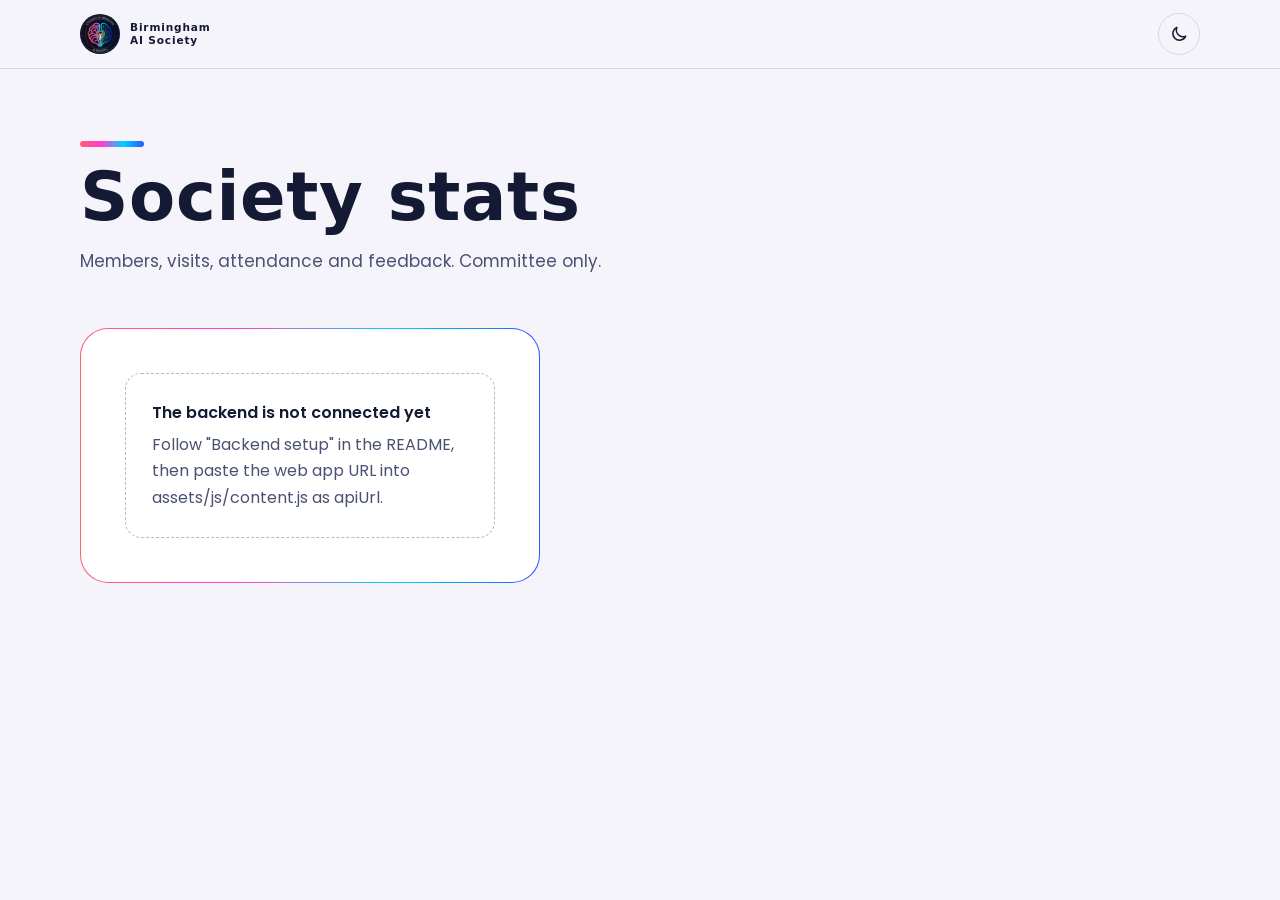
==== stats.html @ d0a24ad9 "Add committee stats dashboard stats.html (not indexed) unlocks with the committee passcode and shows" ====
<!doctype html>
<html lang="en-GB" data-theme="dark">
<head>
<meta charset="utf-8">
<meta name="viewport" content="width=device-width, initial-scale=1, viewport-fit=cover">
<meta name="robots" content="noindex, nofollow">
<title>Society Stats | Birmingham AI Society</title>
<link rel="icon" href="assets/img/logo-mark.jpg">
<script>
(function () {
  var d = document.documentElement, s = {};
  try { s = JSON.parse(localStorage.getItem("ais-prefs") || "{}"); } catch (e) {}
  var t = s.theme || "system";
  if (t === "system") t = window.matchMedia && matchMedia("(prefers-color-scheme: light)").matches ? "light" : "dark";
  d.dataset.theme = t;
  if (s.font) d.dataset.font = s.font;
  if (s.size) d.dataset.size = s.size;
  if (s.contrast) d.dataset.contrast = "high";
  if (s.calm) d.dataset.calm = "on";
})();
</script>
<link rel="preconnect" href="https://fonts.googleapis.com">
<link rel="preconnect" href="https://fonts.gstatic.com" crossorigin>
<link rel="stylesheet" href="https://fonts.googleapis.com/css2?family=Fraunces:ital,opsz,wght@1,9..144,400&family=Lexend:wght@400;600&family=Poppins:wght@400;500;600&family=Syncopate:wght@700&display=swap">
<link rel="stylesheet" href="assets/css/site.css">
<link rel="stylesheet" href="assets/css/stats.css">
</head>
<body>
<header class="top">
  <div class="top-in">
    <a class="brand" href="./">
      <img src="assets/img/logo-mark.jpg" alt="" width="40" height="40">
      <span>Birmingham<br>AI Society</span>
    </a>
    <div style="flex:1"></div>
    <div class="tools">
      <button class="btn btn-plain btn-small" id="refresh" type="button" hidden>Refresh</button>
      <button class="btn btn-plain btn-small" id="signout" type="button" hidden>Lock</button>
      <button class="icon-btn" id="theme-btn" type="button" aria-label="Switch to light mode">
        <svg class="i-sun" viewBox="0 0 24 24" aria-hidden="true"><circle cx="12" cy="12" r="4.2"/><path d="M12 2.5v2.2M12 19.3v2.2M2.5 12h2.2M19.3 12h2.2M5.3 5.3l1.6 1.6M17.1 17.1l1.6 1.6M5.3 18.7l1.6-1.6M17.1 6.9l1.6-1.6"/></svg>
        <svg class="i-moon" viewBox="0 0 24 24" aria-hidden="true"><path d="M20 14.5A8 8 0 0 1 9.5 4a8 8 0 1 0 10.5 10.5z"/></svg>
      </button>
    </div>
  </div>
</header>

<main id="main" class="view">
  <div class="wrap">
    <header class="vh">
      <div class="vh-ring" aria-hidden="true"></div>
      <h1 class="vh-title">Society stats</h1>
      <p class="vh-lede" id="lede">Members, visits, attendance and feedback. Committee only.</p>
    </header>

    <form id="gate" class="ring gate" novalidate>
      <div class="field"><label for="key">Committee passcode</label><input id="key" type="password" autocomplete="current-password" required></div>
      <div class="msg" id="gate-msg" role="alert" hidden></div>
      <div><button class="btn" type="submit" id="gate-btn">Open stats</button></div>
    </form>

    <div id="dash" hidden></div>
  </div>
</main>

<div class="tip" id="tip" role="tooltip" hidden></div>
<script src="assets/js/content.js"></script>
<script src="assets/js/stats.js"></script>
</body>
</html>
---- assets/css/site.css ----
/* Birmingham AI Society
   Layout concept: the logo's double ring is the navigation. One view at a time,
   each opening with its title set large; quiet surfaces everywhere else. */

@font-face { font-family: "OpenDyslexic"; src: url("../fonts/opendyslexic-latin-400-normal.woff2") format("woff2"); font-weight: 400; font-display: swap; }
@font-face { font-family: "OpenDyslexic"; src: url("../fonts/opendyslexic-latin-700-normal.woff2") format("woff2"); font-weight: 600 700; font-display: swap; }
/* The society's own fonts are used when installed on the device. Send the font files to self-host them. */
@font-face { font-family: "Bicubik"; src: local("Bicubik"); font-display: swap; }
@font-face { font-family: "Larken"; src: local("Larken"); font-display: swap; }

/* ---------- Tokens ---------- */
:root {
  /* brand, from the logo */
  --coral: #ff5f6d;
  --magenta: #ff3fcf;
  --cyan: #00d0ff;
  --blue: #2f55ff;
  --cream: #ffdfb5;

  /* dark theme (default) */
  --bg: #0a1020;
  --surface: #0f1830;
  --surface-2: #162142;
  --fg: #ffdfb5;
  --fg-2: #c9b79d;
  --fg-on-accent: #0a1020;
  --line: rgba(255, 223, 181, 0.15);
  --line-strong: rgba(255, 223, 181, 0.32);
  --link: #6fe0ff;
  --tag: #8fe8ff;
  --warm: #ffc57a;
  --ok: #6fe0ff;
  --err: #ff98a2;
  --hl: rgba(255, 63, 207, 0.22);
  --glow-a: rgba(255, 63, 207, 0.24);
  --glow-b: rgba(0, 208, 255, 0.22);

  --grad: linear-gradient(90deg, var(--coral), var(--magenta) 34%, var(--cyan) 68%, var(--blue));
  --grad-btn: linear-gradient(90deg, var(--coral), var(--magenta) 50%, var(--cyan));
  --grad-soft: linear-gradient(120deg, rgba(255, 63, 207, 0.16), rgba(47, 85, 255, 0.2));

  --f-display: "Bicubik", "Syncopate", "Arial Black", system-ui, sans-serif;
  --f-serif: "Larken", "Fraunces", Georgia, serif;
  --f-body: "Poppins", system-ui, -apple-system, "Segoe UI", sans-serif;

  --r-s: 10px;
  --r-m: 16px;
  --r-l: 28px;
  --gutter: max(16px, env(safe-area-inset-left, 0px));
  --gutter-r: max(16px, env(safe-area-inset-right, 0px));
  --max: 1120px;
  --ease: cubic-bezier(.2, .7, .2, 1);
  --nl: 0;
  color-scheme: dark;
}

:root[data-theme="light"] {
  --bg: #f6f4fb;
  --surface: #ffffff;
  --surface-2: #ece8f6;
  --fg: #141a33;
  --fg-2: #4b5172;
  --fg-on-accent: #10142a;
  --line: rgba(20, 26, 51, 0.13);
  --line-strong: rgba(20, 26, 51, 0.3);
  --link: #1f3fd1;
  --tag: #0067a3;
  --warm: #9a4b00;
  --ok: #0067a3;
  --err: #b4122e;
  --hl: rgba(181, 23, 158, 0.16);
  --glow-a: rgba(255, 63, 207, 0.16);
  --glow-b: rgba(0, 208, 255, 0.16);
  --grad-soft: linear-gradient(120deg, rgba(255, 63, 207, 0.1), rgba(47, 85, 255, 0.12));
  color-scheme: light;
}

/* High contrast: solid colours, no gradients behind text */
:root[data-contrast="high"] {
  --bg: #000;
  --surface: #000;
  --surface-2: #111;
  --fg: #fff;
  --fg-2: #fff;
  --fg-on-accent: #000;
  --line: #fff;
  --line-strong: #fff;
  --link: #7fe9ff;
  --tag: #7fe9ff;
  --warm: #ffd27f;
  --grad: linear-gradient(#7fe9ff, #7fe9ff);
  --grad-btn: linear-gradient(#ffd27f, #ffd27f);
  --grad-soft: none;
  --glow-a: transparent;
  --glow-b: transparent;
  --hl: #333;
}
:root[data-contrast="high"][data-theme="light"] {
  --bg: #fff;
  --surface: #fff;
  --surface-2: #f0f0f0;
  --fg: #000;
  --fg-2: #000;
  --fg-on-accent: #fff;
  --line: #000;
  --line-strong: #000;
  --link: #0000c8;
  --tag: #0000c8;
  --warm: #6a2c00;
  --grad: linear-gradient(#0000c8, #0000c8);
  --grad-btn: linear-gradient(#000, #000);
  --hl: #ffe55c;
}

/* Reading fonts */
:root[data-font="lexend"] { --f-body: "Lexend", system-ui, sans-serif; --f-display: "Lexend", system-ui, sans-serif; --f-serif: "Lexend", system-ui, sans-serif; }
:root[data-font="dyslexic"] { --f-body: "OpenDyslexic", "Lexend", sans-serif; --f-display: "OpenDyslexic", "Lexend", sans-serif; --f-serif: "OpenDyslexic", "Lexend", sans-serif; }

/* Text size */
:root[data-size="115"] { font-size: 115%; }
:root[data-size="130"] { font-size: 130%; }

/* ---------- Base ---------- */
*, *::before, *::after { box-sizing: border-box; }
html { -webkit-text-size-adjust: 100%; }
body {
  margin: 0;
  background: var(--bg);
  color: var(--fg);
  font-family: var(--f-body);
  font-size: 1rem;
  line-height: 1.65;
  min-height: 100vh;
  display: flex;
  flex-direction: column;
  overflow-x: hidden;
}
:root[data-spacing="wide"] main, :root[data-spacing="wide"] .foot { line-height: 1.95; letter-spacing: 0.02em; word-spacing: 0.08em; }
:root[data-spacing="wide"] main p, :root[data-spacing="wide"] main li { max-width: 60ch; }
:root[data-font="dyslexic"] .nav a, :root[data-font="lexend"] .nav a { padding: 0 10px; font-size: 0.8rem; }

img { max-width: 100%; display: block; }
a { color: var(--link); text-underline-offset: 3px; }
h1, h2, h3, h4 { margin: 0; text-wrap: balance; font-weight: 600; }
p { margin: 0; }
ul, ol { margin: 0; padding: 0; }
:focus-visible { outline: 3px solid var(--link); outline-offset: 3px; border-radius: 6px; }
[hidden] { display: none !important; }

.skip { position: absolute; left: 12px; top: -60px; z-index: 50; padding: 10px 16px; background: var(--fg); color: var(--bg); border-radius: var(--r-s); font-weight: 600; text-decoration: none; }
.skip:focus { top: calc(12px + env(safe-area-inset-top, 0px)); }
.sr { position: absolute; width: 1px; height: 1px; overflow: hidden; clip: rect(0 0 0 0); white-space: nowrap; }

.wrap, .top-in, .foot-in {
  max-width: var(--max);
  margin-inline: auto;
  padding-left: var(--gutter);
  padding-right: var(--gutter-r);
  box-sizing: content-box;
}

/* ---------- Buttons ---------- */
.btn {
  display: inline-flex; align-items: center; justify-content: center; gap: 8px;
  min-height: 46px; padding: 0 22px; border-radius: 999px; border: 0;
  font: 600 0.92rem/1 var(--f-body); letter-spacing: 0.01em;
  color: var(--fg-on-accent); background: var(--grad-btn);
  text-decoration: none; cursor: pointer;
  transition: filter .2s var(--ease), transform .2s var(--ease);
}
.btn:hover { filter: brightness(1.07); }
.btn:active { transform: translateY(1px); }
.btn[disabled] { opacity: .55; cursor: not-allowed; }
.btn-ghost {
  color: var(--fg);
  background: linear-gradient(var(--bg), var(--bg)) padding-box, var(--grad) border-box;
  border: 1.5px solid transparent;
}
.btn-small { min-height: 38px; padding: 0 16px; font-size: 0.84rem; }
.btn-plain { background: transparent; color: var(--fg); border: 1px solid var(--line-strong); }
.row-btns { display: flex; flex-wrap: wrap; gap: 12px; }

.icon-btn {
  width: 42px; height: 42px; border-radius: 50%; display: inline-grid; place-items: center;
  background: transparent; border: 1px solid var(--line); color: var(--fg); cursor: pointer;
}
.icon-btn:hover { border-color: var(--line-strong); background: var(--surface); }
.icon-btn svg { width: 20px; height: 20px; fill: none; stroke: currentColor; stroke-width: 1.8; stroke-linecap: round; stroke-linejoin: round; }
:root[data-theme="dark"] .i-moon, :root[data-theme="light"] .i-sun { display: none; }

/* ---------- Header + nav ---------- */
.top {
  position: sticky; top: 0; z-index: 30;
  padding-top: env(safe-area-inset-top, 0px);
  background: color-mix(in srgb, var(--bg) 88%, transparent);
  backdrop-filter: blur(14px);
  border-bottom: 1px solid var(--line);
}
.top-in { display: flex; align-items: center; gap: 18px; min-height: 68px; }
.brand { display: flex; align-items: center; gap: 10px; text-decoration: none; color: var(--fg); flex: none; }
.brand img { width: 40px; height: 40px; border-radius: 50%; }
.brand span { font-family: var(--f-display); font-size: 0.66rem; line-height: 1.25; letter-spacing: 0.08em; font-weight: 700; }

.nav { flex: 1; min-width: 0; }
.nav ul { list-style: none; display: flex; flex-wrap: wrap; gap: 4px; justify-content: center; }
.nav a {
  display: inline-flex; align-items: center; min-height: 38px; padding: 0 14px;
  border-radius: 999px; border: 1.5px solid transparent;
  color: var(--fg-2); text-decoration: none; font-size: 0.86rem; font-weight: 500; white-space: nowrap;
  transition: color .2s var(--ease), background-color .2s var(--ease);
}
.nav a:hover { color: var(--fg); background: var(--surface); }
.nav a[aria-current="page"] {
  color: var(--fg);
  background: linear-gradient(var(--bg), var(--bg)) padding-box, var(--grad) border-box;
}
.tools { display: flex; align-items: center; gap: 8px; flex: none; }
.menu-btn { display: none; }

@media (min-width: 1121px) { .nav .mobile-only { display: none; } }
@media (max-width: 1120px) {
  .menu-btn { display: inline-grid; }
  .top-in { justify-content: space-between; }
  .nav {
    position: fixed; left: 0; right: 0; top: calc(68px + env(safe-area-inset-top, 0px)); bottom: 0;
    background: var(--bg); border-top: 1px solid var(--line);
    padding: 20px var(--gutter-r) calc(24px + env(safe-area-inset-bottom, 0px)) var(--gutter);
    overflow-y: auto; display: none;
  }
  .nav.open { display: block; }
  .nav ul { flex-direction: column; align-items: stretch; gap: 6px; max-width: 520px; margin: 0 auto; }
  .nav a { min-height: 54px; padding: 0 20px; font-size: 1.05rem; border-color: var(--line); }
  body.menu-open { overflow: hidden; }
}
@media (max-width: 420px) {
  .brand span { display: none; }
  .tools { gap: 6px; }
}

/* ---------- Views ---------- */
main { flex: 1; outline: none; }
.view { padding-block: clamp(32px, 6vw, 72px) clamp(56px, 8vw, 96px); }
.view.entering .vh-title { animation: ring-in .55s var(--ease) both; }
@keyframes ring-in { from { opacity: .001; transform: translateY(10px); letter-spacing: .02em; } to { opacity: 1; transform: none; } }
:root[data-calm="on"] *, :root[data-calm="on"] *::before, :root[data-calm="on"] *::after { animation: none !important; transition: none !important; scroll-behavior: auto !important; }
@media (prefers-reduced-motion: reduce) { *, *::before, *::after { animation: none !important; transition: none !important; } }

.vh { display: grid; gap: 16px; margin-bottom: clamp(28px, 4.5vw, 52px); max-width: 820px; }
.vh-title {
  font-family: var(--f-display); font-weight: 700; letter-spacing: 0.01em;
  font-size: clamp(2rem, 6.4vw, 4.2rem); line-height: 1.02;
}
.vh-lede { color: var(--fg-2); font-size: 1.06rem; max-width: 62ch; }
.vh-ring { width: 64px; height: 6px; border-radius: 999px; background: var(--grad); }

.h2 { font-family: var(--f-display); font-weight: 700; font-size: clamp(1.15rem, 2.4vw, 1.5rem); line-height: 1.25; letter-spacing: 0.01em; }
.h3 { font-size: 1.08rem; font-weight: 600; }
.serif { font-family: var(--f-serif); font-weight: 500; }
.muted { color: var(--fg-2); }
.stack { display: grid; gap: 14px; align-content: start; }
.stack-l { display: grid; gap: clamp(28px, 4vw, 48px); align-content: start; }
.prose { display: grid; gap: 14px; max-width: 66ch; }

/* surfaces */
.panel { background: var(--surface); border: 1px solid var(--line); border-radius: var(--r-m); padding: clamp(20px, 3vw, 30px); }
.ring {
  border: 1.5px solid transparent; border-radius: var(--r-l);
  background: linear-gradient(var(--surface), var(--surface)) padding-box, var(--grad) border-box;
  padding: clamp(22px, 4vw, 44px);
}
.empty {
  border: 1.5px dashed var(--line-strong); border-radius: var(--r-m); padding: 26px;
  color: var(--fg-2); display: grid; gap: 6px;
}
.empty strong { color: var(--fg); font-weight: 600; }

/* meta chips: date / time / room */
.chips { display: flex; flex-wrap: wrap; gap: 8px; }
.chip {
  display: inline-flex; align-items: center; gap: 8px; min-height: 36px; padding: 0 14px; border-radius: 999px;
  background: var(--surface-2); border: 1px solid var(--line); font-size: 0.86rem; font-weight: 500;
}
.chip svg { width: 16px; height: 16px; fill: none; stroke: var(--warm); stroke-width: 1.8; stroke-linecap: round; stroke-linejoin: round; flex: none; }
.tag { font-size: 0.8rem; font-weight: 600; color: var(--tag); }

/* ---------- Home ---------- */
.hero { display: grid; grid-template-columns: minmax(0, 1.15fr) minmax(0, .85fr); gap: clamp(24px, 5vw, 72px); align-items: center; }
.hero-title { font-family: var(--f-display); font-weight: 700; font-size: clamp(2.6rem, 8vw, 5.6rem); line-height: 1; letter-spacing: 0.01em; }
.hero-title .grad {
  background: var(--grad); -webkit-background-clip: text; background-clip: text; color: transparent;
}
:root[data-contrast="high"] .hero-title .grad { color: var(--fg); background: none; }
.tagline { font-family: var(--f-serif); font-style: italic; font-weight: 400; font-size: clamp(1.35rem, 2.9vw, 2rem); line-height: 1.25; color: var(--warm); margin-top: 18px; max-width: 26ch; }
.hero-sub { margin-top: 18px; color: var(--fg-2); max-width: 50ch; }
.hero .row-btns { margin-top: 30px; }
.logo-ring { position: relative; width: min(100%, 440px); aspect-ratio: 1; justify-self: center; }
.logo-ring::before {
  content: ""; position: absolute; inset: -6%; border-radius: 50%;
  background: radial-gradient(circle at 30% 50%, var(--glow-a), transparent 60%), radial-gradient(circle at 72% 50%, var(--glow-b), transparent 60%);
  filter: blur(26px);
}
.logo-ring img { position: relative; width: 100%; height: 100%; border-radius: 50%; }

.home-grid { margin-top: clamp(40px, 6vw, 72px); display: grid; grid-template-columns: minmax(0, 1.25fr) minmax(0, 1fr); gap: 20px; align-items: start; }
.home-links { display: grid; gap: 0; border-top: 1px solid var(--line); }
.home-links a {
  display: grid; grid-template-columns: 1fr auto; gap: 14px; align-items: center; padding: 18px 4px;
  border-bottom: 1px solid var(--line); text-decoration: none; color: var(--fg);
}
.home-links a:hover .hl-t { color: var(--link); }
.hl-t { font-weight: 600; }
.hl-d { color: var(--fg-2); font-size: 0.9rem; grid-column: 1; }
.hl-dot { grid-row: 1 / span 2; grid-column: 2; width: 14px; height: 14px; border-radius: 50%; border: 2px solid transparent; background: linear-gradient(var(--bg), var(--bg)) padding-box, var(--grad) border-box; }

/* next session card */
.next-card { display: grid; gap: 16px; align-content: start; }
.next-card .h2 { font-size: clamp(1.25rem, 2.8vw, 1.9rem); }

/* ---------- About ---------- */
.about-cols { display: grid; grid-template-columns: repeat(3, minmax(0, 1fr)); gap: clamp(20px, 3vw, 36px); }
.about-cols > div { border-top: 2px solid transparent; border-image: var(--grad) 1; padding-top: 18px; display: grid; gap: 8px; align-content: start; }
.story { display: grid; grid-template-columns: minmax(0, .8fr) minmax(0, 1.3fr); gap: clamp(20px, 4vw, 56px); }
.story .serif { font-size: clamp(1.6rem, 3.2vw, 2.4rem); line-height: 1.15; font-style: italic; color: var(--warm); }

/* ---------- Sessions ---------- */
.session { display: grid; grid-template-columns: minmax(0, .75fr) minmax(0, 1.4fr); gap: clamp(20px, 4vw, 48px); padding-block: clamp(26px, 4vw, 40px); border-top: 1px solid var(--line); }
.session:first-child { border-top: 0; padding-top: 0; }
.session .chips { flex-direction: column; align-items: flex-start; margin-top: 16px; }
.points { list-style: none; display: grid; gap: 10px; margin-top: 16px; }
.points li { display: grid; grid-template-columns: 14px 1fr; gap: 12px; align-items: baseline; }
.points li::before { content: ""; width: 10px; height: 10px; border-radius: 50%; border: 2px solid var(--cyan); transform: translateY(1px); }
:root[data-theme="light"] .points li::before { border-color: var(--tag); }
.mat { margin-top: 22px; display: grid; gap: 10px; }
.mat-list { display: flex; flex-wrap: wrap; gap: 8px; }
.mat-list a { display: inline-flex; align-items: center; min-height: 38px; padding: 0 14px; border-radius: 999px; border: 1px solid var(--line-strong); text-decoration: none; color: var(--fg); font-size: 0.88rem; }
.mat-list a:hover { border-color: var(--link); }
.fb-wrap { margin-top: 22px; }
.fb { margin-top: 16px; background: var(--surface); border: 1px solid var(--line); border-radius: var(--r-m); padding: clamp(18px, 3vw, 26px); }

/* ---------- Forms ---------- */
.form { display: grid; gap: 18px; }
.field { display: grid; gap: 6px; }
.field label, .lab { font-size: 0.88rem; font-weight: 500; color: var(--fg); }
.opt { color: var(--fg-2); font-weight: 400; }
input[type="text"], input[type="email"], input[type="number"], input[type="password"], input[type="date"], select, textarea {
  width: 100%; min-height: 48px; font: 400 1rem/1.5 var(--f-body); color: var(--fg);
  background: var(--bg); border: 1px solid var(--line-strong); border-radius: 12px; padding: 11px 14px;
}
textarea { min-height: 104px; resize: vertical; }
select {
  appearance: none; padding-right: 40px;
  background-image: linear-gradient(45deg, transparent 50%, var(--fg) 50%), linear-gradient(135deg, var(--fg) 50%, transparent 50%);
  background-position: calc(100% - 22px) 55%, calc(100% - 16px) 55%; background-size: 6px 6px; background-repeat: no-repeat;
}
input:focus-visible, select:focus-visible, textarea:focus-visible { outline: 3px solid var(--link); outline-offset: 1px; }
input[aria-invalid="true"], select[aria-invalid="true"] { border-color: var(--err); }
.two { display: grid; grid-template-columns: repeat(2, minmax(0, 1fr)); gap: 16px; }
.seg { display: flex; flex-wrap: wrap; gap: 8px; border: 0; padding: 0; margin: 0; }
.seg legend { padding: 0; margin-bottom: 8px; font-size: 0.88rem; font-weight: 500; }
.seg input { position: absolute; opacity: 0; width: 1px; height: 1px; }
.seg label { display: inline-flex; align-items: center; min-height: 40px; padding: 0 16px; border-radius: 999px; border: 1px solid var(--line-strong); cursor: pointer; font-size: 0.9rem; }
.seg input:checked + label { background: var(--grad-btn); color: var(--fg-on-accent); border-color: transparent; font-weight: 600; }
.seg input:focus-visible + label { outline: 3px solid var(--link); outline-offset: 2px; }
.check { display: grid; grid-template-columns: 24px 1fr; gap: 10px; align-items: start; font-size: 0.9rem; color: var(--fg-2); }
.check input { width: 20px; height: 20px; margin-top: 2px; accent-color: var(--magenta); }
.note { font-size: 0.86rem; color: var(--fg-2); }
.msg { font-size: 0.94rem; padding: 12px 16px; border-radius: 12px; border: 1px solid var(--line-strong); }
.msg.err { border-color: var(--err); color: var(--err); }
.msg.ok { border-color: var(--ok); }

/* ---------- Join ---------- */
.join { display: grid; grid-template-columns: minmax(0, .8fr) minmax(0, 1.2fr); gap: clamp(24px, 4vw, 60px); }
.join .serif { font-style: italic; font-size: clamp(1.7rem, 3.4vw, 2.5rem); line-height: 1.15; color: var(--warm); }

/* ---------- Blog ---------- */
.filters { display: flex; flex-wrap: wrap; gap: 8px; margin-bottom: 26px; }
.filters button { min-height: 38px; padding: 0 16px; border-radius: 999px; border: 1px solid var(--line-strong); background: transparent; color: var(--fg); font: 500 0.86rem var(--f-body); cursor: pointer; }
.filters button[aria-pressed="true"] { background: var(--fg); color: var(--bg); border-color: var(--fg); }
.posts { display: grid; }
.post { display: grid; grid-template-columns: 150px minmax(0, 1fr); gap: clamp(16px, 3vw, 40px); padding-block: 28px; border-top: 1px solid var(--line); }
.post:first-child { border-top: 0; padding-top: 0; }
.post-meta { display: grid; gap: 4px; align-content: start; font-size: 0.86rem; color: var(--fg-2); }
.post h3 { font-family: var(--f-serif); font-weight: 500; font-size: clamp(1.4rem, 2.6vw, 1.85rem); line-height: 1.2; }
.post .prose { margin-top: 12px; color: var(--fg-2); }

/* ---------- People ---------- */
.people { display: grid; grid-template-columns: repeat(auto-fill, minmax(min(100%, 240px), 1fr)); gap: clamp(20px, 3vw, 32px); }
.person { display: grid; gap: 12px; align-content: start; }
.avatar {
  width: 112px; height: 112px; border-radius: 50%; padding: 3px; background: var(--grad);
}
.avatar > * { width: 100%; height: 100%; border-radius: 50%; object-fit: cover; background: var(--surface-2); display: grid; place-items: center; font-family: var(--f-display); font-weight: 700; font-size: 1.4rem; color: var(--fg); }
.person .role { color: var(--tag); font-size: 0.88rem; font-weight: 500; }
.person p { color: var(--fg-2); font-size: 0.95rem; }

.episode { display: grid; grid-template-columns: 132px minmax(0, 1fr); gap: clamp(18px, 3vw, 36px); padding-block: 28px; border-top: 1px solid var(--line); }
.episode:first-child { border-top: 0; padding-top: 0; }
.episode audio, .episode video { width: 100%; margin-top: 14px; }

/* ---------- AInnovate ---------- */
.award {
  position: relative; overflow: hidden; border-radius: var(--r-l); padding: clamp(26px, 5vw, 56px);
  background: var(--grad-soft), var(--surface); border: 1.5px solid transparent;
  background-clip: padding-box;
  display: grid; grid-template-columns: minmax(0, 1.3fr) minmax(0, .7fr); gap: clamp(20px, 4vw, 48px); align-items: center;
}
.award::after { content: ""; position: absolute; inset: 0; border-radius: inherit; padding: 1.5px; background: var(--grad); -webkit-mask: linear-gradient(#000 0 0) content-box, linear-gradient(#000 0 0); -webkit-mask-composite: xor; mask-composite: exclude; pointer-events: none; }
.award-title { font-family: var(--f-display); font-weight: 700; font-size: clamp(1.8rem, 5vw, 3.2rem); line-height: 1.05; }
.award-prize { display: grid; gap: 6px; text-align: left; }
.award-prize .big { font-family: var(--f-serif); font-style: italic; font-size: clamp(1.6rem, 3.4vw, 2.4rem); line-height: 1.1; color: var(--warm); }
.ai-cols { display: grid; grid-template-columns: repeat(2, minmax(0, 1fr)); gap: clamp(24px, 4vw, 48px); }
.timeline { list-style: none; counter-reset: t; display: grid; gap: 0; }
.timeline li { counter-increment: t; display: grid; grid-template-columns: 44px 1fr; gap: 14px; padding-block: 14px; border-bottom: 1px solid var(--line); }
.timeline li::before { content: counter(t); width: 34px; height: 34px; border-radius: 50%; display: grid; place-items: center; font-weight: 600; font-size: 0.9rem; border: 2px solid transparent; background: linear-gradient(var(--bg), var(--bg)) padding-box, var(--grad) border-box; }
.timeline b { display: block; font-weight: 600; }
.timeline span { color: var(--fg-2); font-size: 0.92rem; }
.rules { list-style: disc; padding-left: 1.2em; display: grid; gap: 8px; color: var(--fg); }
.tiers { display: grid; grid-template-columns: repeat(auto-fit, minmax(min(100%, 220px), 1fr)); gap: 16px; }
.tier { display: grid; gap: 8px; align-content: start; }
.tier .h3 { font-family: var(--f-display); font-weight: 700; font-size: 1rem; }
.sponsor-logos { display: flex; flex-wrap: wrap; gap: 20px; align-items: center; }
.sponsor-logos img { height: 48px; width: auto; filter: grayscale(.2); }
.copy-row { display: flex; flex-wrap: wrap; gap: 10px; align-items: center; }
.copy-row code { font-family: var(--f-body); font-size: 1rem; padding: 10px 14px; border-radius: 10px; background: var(--surface-2); border: 1px solid var(--line); user-select: all; }

/* ---------- Footer ---------- */
.foot { border-top: 1px solid var(--line); padding-block: clamp(48px, 7vw, 80px) calc(32px + env(safe-area-inset-bottom, 0px)); }
.foot-in { display: grid; grid-template-columns: minmax(0, 1.2fr) minmax(0, 1fr); gap: 32px; align-items: end; }
.thanks-line { font-family: var(--f-display); font-weight: 700; font-size: clamp(1.5rem, 4vw, 2.6rem); line-height: 1.1; }
.thanks-sub { font-family: var(--f-serif); font-style: italic; font-size: clamp(1.3rem, 3vw, 1.9rem); color: var(--warm); margin: 6px 0 22px; }
.foot-meta { display: grid; gap: 10px; color: var(--fg-2); font-size: 0.86rem; }
.tagline-small { font-family: var(--f-serif); font-style: italic; font-size: 1.1rem; color: var(--warm); }
.privacy { max-width: 52ch; }

/* ---------- Night light ---------- */
.nightlight {
  position: fixed; inset: 0; z-index: 1000; pointer-events: none;
  background: rgba(255, 138, 40, var(--nl)); mix-blend-mode: multiply;
}

/* ---------- Accessibility panel ---------- */
.a11y-scrim { position: fixed; inset: 0; z-index: 60; background: rgba(5, 8, 18, .45); }
.a11y {
  position: fixed; z-index: 61; top: 0; right: 0; bottom: 0; width: min(420px, 100%);
  background: var(--bg); border-left: 1px solid var(--line-strong);
  padding: calc(20px + env(safe-area-inset-top, 0px)) var(--gutter-r) calc(24px + env(safe-area-inset-bottom, 0px)) 22px;
  overflow-y: auto; display: grid; gap: 22px; align-content: start;
  box-shadow: -20px 0 60px rgba(0, 0, 0, .35);
}
.a11y-head { display: flex; align-items: center; justify-content: space-between; gap: 12px; }
.a11y-head h2 { font-family: var(--f-display); font-size: 1.1rem; }
.a11y-group { display: grid; gap: 10px; padding-top: 18px; border-top: 1px solid var(--line); }
.a11y-group > .lab { font-weight: 600; }
.a11y-group .note { margin-top: -4px; }
.toggle { display: flex; align-items: center; justify-content: space-between; gap: 16px; min-height: 44px; cursor: pointer; }
.toggle input { position: absolute; opacity: 0; width: 1px; height: 1px; }
.toggle .sw { flex: none; width: 46px; height: 26px; border-radius: 999px; background: var(--surface-2); border: 1px solid var(--line-strong); position: relative; transition: background .2s; }
.toggle .sw::after { content: ""; position: absolute; top: 3px; left: 3px; width: 18px; height: 18px; border-radius: 50%; background: var(--fg-2); transition: transform .2s var(--ease), background .2s; }
.toggle input:checked + .sw { background: var(--grad-btn); border-color: transparent; }
.toggle input:checked + .sw::after { transform: translateX(20px); background: var(--fg-on-accent); }
.toggle input:focus-visible + .sw { outline: 3px solid var(--link); outline-offset: 2px; }
input[type="range"] { width: 100%; accent-color: var(--magenta); min-height: 32px; }
.tts-controls { display: flex; flex-wrap: wrap; gap: 8px; }
.reading { background: var(--hl); border-radius: 6px; box-shadow: 0 0 0 6px var(--hl); }
.a11y .seg label { min-height: 44px; }
.a11y .seg legend { font-weight: 600; width: 100%; }
.tts-bar {
  position: fixed; z-index: 55; left: 50%; transform: translateX(-50%);
  bottom: calc(16px + env(safe-area-inset-bottom, 0px));
  display: flex; align-items: center; gap: 10px; flex-wrap: wrap; justify-content: center;
  max-width: calc(100% - 32px); padding: 10px 12px 10px 18px; border-radius: 999px;
  background: var(--surface); border: 1.5px solid var(--line-strong); box-shadow: 0 12px 40px rgba(0, 0, 0, .35);
  font-size: 0.9rem; font-weight: 500;
}

/* ---------- Responsive ---------- */
@media (max-width: 860px) {
  .hero, .home-grid, .story, .session, .join, .award, .ai-cols, .foot-in { grid-template-columns: minmax(0, 1fr); }
  .about-cols { grid-template-columns: minmax(0, 1fr); }
  .logo-ring { order: -1; width: min(64%, 300px); }
  .two { grid-template-columns: minmax(0, 1fr); }
  .post, .episode { grid-template-columns: minmax(0, 1fr); gap: 10px; }
}
@media print { .top, .foot, .nightlight, #a11y-root { display: none; } }
/* headings that receive focus on navigation don't need a ring */
[tabindex="-1"]:focus, [tabindex="-1"]:focus-visible { outline: none; }
---- assets/css/stats.css ----
/* Committee stats dashboard. Chart colours validated for CVD and contrast
   against each theme's surface (dataviz validator). */
:root { --c1: #5b8cff; --c2: #e2479a; --grid: rgba(255, 223, 181, 0.1); }
:root[data-theme="light"] { --c1: #2747d6; --c2: #c2187f; --grid: rgba(20, 26, 51, 0.08); }
:root[data-contrast="high"] { --c1: var(--link); --c2: var(--warm); --grid: var(--line); }

.gate { max-width: 460px; display: grid; gap: 16px; }
.dash { display: grid; gap: 24px; }
.kpis { display: grid; grid-template-columns: repeat(4, minmax(0, 1fr)); gap: 16px; }
.kpi { background: var(--surface); border: 1px solid var(--line); border-radius: var(--r-m); padding: 18px 20px; display: grid; gap: 4px; align-content: start; }
.kpi .v { font-family: var(--f-display); font-weight: 700; font-size: clamp(1.7rem, 3.4vw, 2.4rem); line-height: 1.1; font-variant-numeric: tabular-nums; }
.kpi .l { color: var(--fg-2); font-size: 0.86rem; }
.kpi .s { color: var(--fg-2); font-size: 0.8rem; }

.grid2 { display: grid; grid-template-columns: repeat(2, minmax(0, 1fr)); gap: 24px; }
.card { background: var(--surface); border: 1px solid var(--line); border-radius: var(--r-m); padding: clamp(18px, 2.6vw, 26px); display: grid; gap: 14px; align-content: start; min-width: 0; }
.card h2 { font-size: 1.02rem; font-weight: 600; }
.card .sub { color: var(--fg-2); font-size: 0.86rem; margin-top: -8px; }
.chart { width: 100%; overflow-x: auto; }
.chart svg { display: block; width: 100%; height: auto; overflow: visible; }
.chart text { fill: var(--fg-2); font: 400 11px var(--f-body); }
.chart .val { fill: var(--fg); font-weight: 600; }
.chart .gl { stroke: var(--grid); stroke-width: 1; }
.chart .base { stroke: var(--line-strong); stroke-width: 1; }
.chart .hit { fill: transparent; cursor: default; }
.chart .hit:focus { outline: none; }
.chart .hit:focus-visible + .mark, .chart .hit:hover + .mark { opacity: .8; }

.hbars { display: grid; gap: 10px; }
.hbar { display: grid; grid-template-columns: minmax(90px, 140px) minmax(0, 1fr) auto; gap: 12px; align-items: center; font-size: 0.88rem; }
.hbar .track { height: 12px; }
.hbar .fill { height: 100%; background: var(--c1); border-radius: 0 4px 4px 0; min-width: 2px; }
.hbar .n { font-variant-numeric: tabular-nums; color: var(--fg); font-weight: 500; text-align: right; }
.hbar .n span { color: var(--fg-2); font-weight: 400; }

.tbl { overflow-x: auto; }
.tbl table { width: 100%; border-collapse: collapse; font-size: 0.88rem; min-width: 560px; }
.tbl th, .tbl td { text-align: left; padding: 9px 10px; border-bottom: 1px solid var(--line); vertical-align: top; }
.tbl th { color: var(--fg-2); font-weight: 600; font-size: 0.8rem; }
.tbl td.num, .tbl th.num { text-align: right; font-variant-numeric: tabular-nums; }

.quotes { display: grid; gap: 12px; }
.quote { border-left: 3px solid var(--c2); padding: 4px 0 4px 14px; display: grid; gap: 4px; font-size: 0.9rem; }
.quote .m { color: var(--fg-2); font-size: 0.8rem; }

.att-form { display: grid; grid-template-columns: minmax(0, 1.6fr) minmax(0, 1fr) minmax(0, .7fr); gap: 12px; align-items: end; }
.att-form .full { grid-column: 1 / -1; }

.tip {
  position: fixed; z-index: 70; pointer-events: none; padding: 8px 12px; border-radius: 10px;
  background: var(--fg); color: var(--bg); font-size: 0.82rem; font-weight: 500; line-height: 1.35;
  box-shadow: 0 8px 24px rgba(0, 0, 0, .3); max-width: 240px;
}
.legend-note { color: var(--fg-2); font-size: 0.8rem; }

@media (max-width: 860px) {
  .kpis { grid-template-columns: repeat(2, minmax(0, 1fr)); }
  .grid2 { grid-template-columns: minmax(0, 1fr); }
  .att-form { grid-template-columns: minmax(0, 1fr); }
  .hbar { grid-template-columns: minmax(80px, 110px) minmax(0, 1fr) auto; }
}
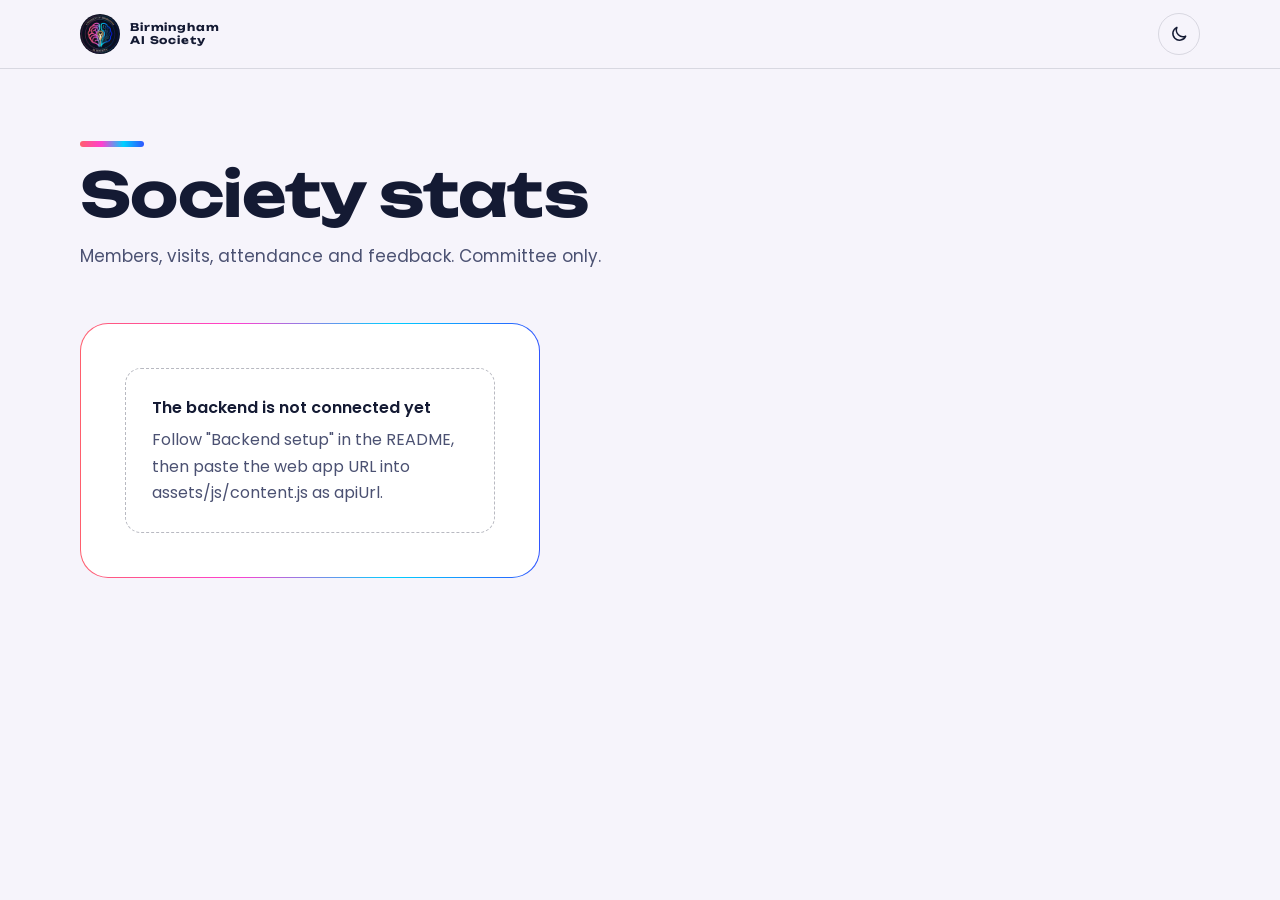
==== commit bd6bf3b9: "Use Unbounded as the stand-in title font Syncopate's lowercase letters are drawn as small capitals, " ====
--- a/stats.html
+++ b/stats.html
@@ -21,7 +21,7 @@
 </script>
 <link rel="preconnect" href="https://fonts.googleapis.com">
 <link rel="preconnect" href="https://fonts.gstatic.com" crossorigin>
-<link rel="stylesheet" href="https://fonts.googleapis.com/css2?family=Fraunces:ital,opsz,wght@1,9..144,400&family=Lexend:wght@400;600&family=Poppins:wght@400;500;600&family=Syncopate:wght@700&display=swap">
+<link rel="stylesheet" href="https://fonts.googleapis.com/css2?family=Fraunces:ital,opsz,wght@1,9..144,400&family=Lexend:wght@400;600&family=Poppins:wght@400;500;600&display=swap">
 <link rel="stylesheet" href="assets/css/site.css">
 <link rel="stylesheet" href="assets/css/stats.css">
 </head>
--- a/assets/css/site.css
+++ b/assets/css/site.css
@@ -6,6 +6,8 @@
 @font-face { font-family: "OpenDyslexic"; src: url("../fonts/opendyslexic-latin-700-normal.woff2") format("woff2"); font-weight: 600 700; font-display: swap; }
 /* The society's own fonts are used when installed on the device. Send the font files to self-host them. */
 @font-face { font-family: "Bicubik"; src: local("Bicubik"); font-display: swap; }
+@font-face { font-family: "Unbounded"; src: url("../fonts/unbounded-latin-600-normal.woff2") format("woff2"); font-weight: 600; font-display: swap; }
+@font-face { font-family: "Unbounded"; src: url("../fonts/unbounded-latin-700-normal.woff2") format("woff2"); font-weight: 700; font-display: swap; }
 @font-face { font-family: "Larken"; src: local("Larken"); font-display: swap; }
 
 /* ---------- Tokens ---------- */
@@ -39,7 +41,7 @@
   --grad-btn: linear-gradient(90deg, var(--coral), var(--magenta) 50%, var(--cyan));
   --grad-soft: linear-gradient(120deg, rgba(255, 63, 207, 0.16), rgba(47, 85, 255, 0.2));
 
-  --f-display: "Bicubik", "Syncopate", "Arial Black", system-ui, sans-serif;
+  --f-display: "Bicubik", "Unbounded", "Arial Black", system-ui, sans-serif;
   --f-serif: "Larken", "Fraunces", Georgia, serif;
   --f-body: "Poppins", system-ui, -apple-system, "Segoe UI", sans-serif;
 
@@ -192,9 +194,13 @@
 .top {
   position: sticky; top: 0; z-index: 30;
   padding-top: env(safe-area-inset-top, 0px);
+  border-bottom: 1px solid var(--line);
+}
+/* Blur lives on a pseudo-element: backdrop-filter on .top itself would trap the fixed mobile menu inside the header. */
+.top::before {
+  content: ""; position: absolute; inset: 0; z-index: -1;
   background: color-mix(in srgb, var(--bg) 88%, transparent);
-  backdrop-filter: blur(14px);
-  border-bottom: 1px solid var(--line);
+  -webkit-backdrop-filter: blur(14px); backdrop-filter: blur(14px);
 }
 .top-in { display: flex; align-items: center; gap: 18px; min-height: 68px; }
 .brand { display: flex; align-items: center; gap: 10px; text-decoration: none; color: var(--fg); flex: none; }
@@ -229,7 +235,7 @@
   }
   .nav.open { display: block; }
   .nav ul { flex-direction: column; align-items: stretch; gap: 6px; max-width: 520px; margin: 0 auto; }
-  .nav a { min-height: 54px; padding: 0 20px; font-size: 1.05rem; border-color: var(--line); }
+  .nav a { display: flex; width: 100%; min-height: 54px; padding: 0 20px; font-size: 1.05rem; border-color: var(--line); }
   body.menu-open { overflow: hidden; }
 }
 @media (max-width: 420px) {
@@ -248,7 +254,7 @@
 .vh { display: grid; gap: 16px; margin-bottom: clamp(28px, 4.5vw, 52px); max-width: 820px; }
 .vh-title {
   font-family: var(--f-display); font-weight: 700; letter-spacing: 0.01em;
-  font-size: clamp(2rem, 6.4vw, 4.2rem); line-height: 1.02;
+  font-size: clamp(1.9rem, 5.6vw, 3.8rem); line-height: 1.05; letter-spacing: -0.01em;
 }
 .vh-lede { color: var(--fg-2); font-size: 1.06rem; max-width: 62ch; }
 .vh-ring { width: 64px; height: 6px; border-radius: 999px; background: var(--grad); }
@@ -285,7 +291,7 @@
 
 /* ---------- Home ---------- */
 .hero { display: grid; grid-template-columns: minmax(0, 1.15fr) minmax(0, .85fr); gap: clamp(24px, 5vw, 72px); align-items: center; }
-.hero-title { font-family: var(--f-display); font-weight: 700; font-size: clamp(2.6rem, 8vw, 5.6rem); line-height: 1; letter-spacing: 0.01em; }
+.hero-title { font-family: var(--f-display); font-weight: 700; font-size: clamp(2.5rem, 7.4vw, 5.2rem); line-height: 1; letter-spacing: -0.01em; }
 .hero-title .grad {
   background: var(--grad); -webkit-background-clip: text; background-clip: text; color: transparent;
 }
